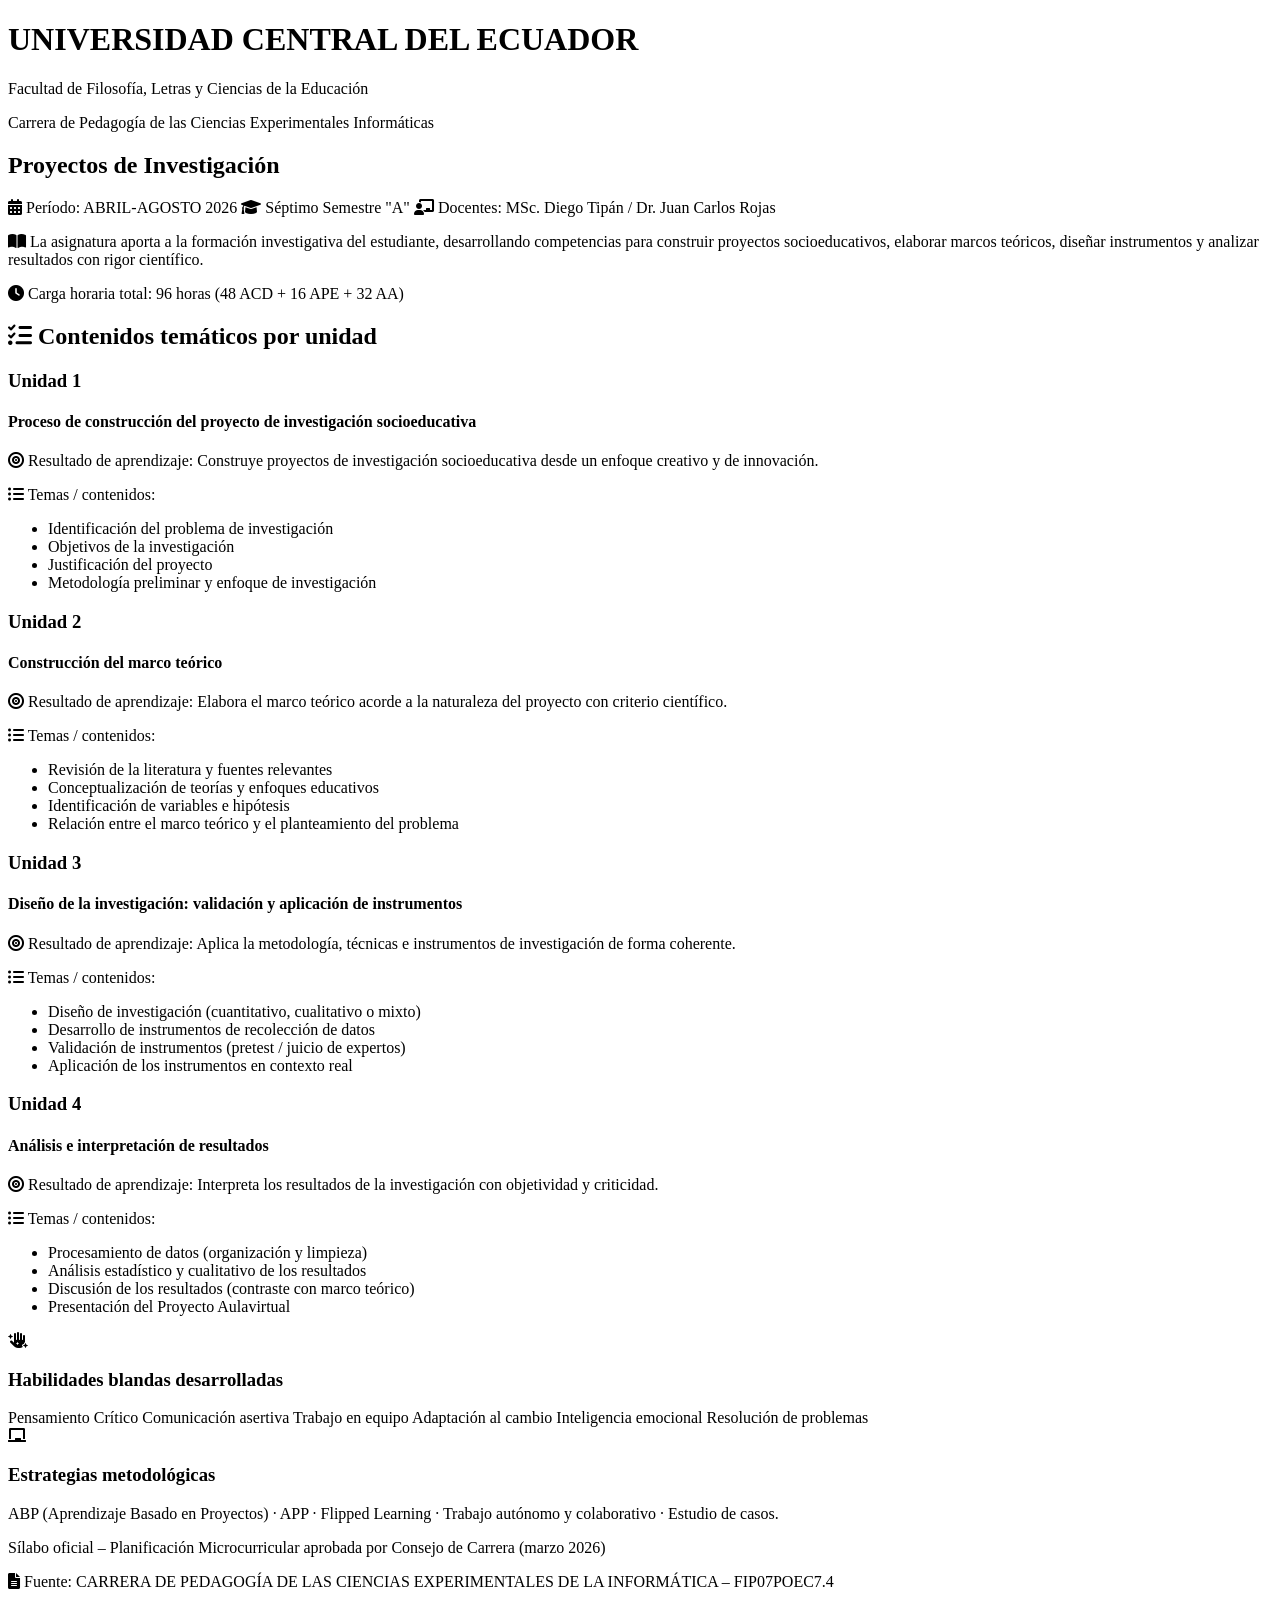
==== contenidos.html @ 46a603a6 "Add files via upload" ====
<!DOCTYPE html>
<html lang="es">
<head>
  <meta charset="UTF-8">
  <meta name="viewport" content="width=device-width, initial-scale=1.0">
  <title>Contenidos - Proyectos de Investigación | UCE</title>
  <!-- Google Fonts + Font Awesome -->
  <link href="https://fonts.googleapis.com/css2?family=Inter:opsz,wght@14..32,400;14..32,500;14..32,600;14..32,700&family=Merriweather:wght@400;700&display=swap" rel="stylesheet">
  <link rel="stylesheet" href="https://cdnjs.cloudflare.com/ajax/libs/font-awesome/6.0.0-beta3/css/all.min.css">
  <link rel="stylesheet" href="contenidos.css">
</head>
<body>
  <div class="page-container">
    <!-- Encabezado institucional -->
    <header class="academic-header">
      <div class="university">
        <h1>UNIVERSIDAD CENTRAL DEL ECUADOR</h1>
        <p>Facultad de Filosofía, Letras y Ciencias de la Educación</p>
        <p class="career">Carrera de Pedagogía de las Ciencias Experimentales Informáticas</p>
      </div>
      <div class="course-info">
        <h2>Proyectos de Investigación</h2>
        <div class="details">
          <span><i class="fas fa-calendar-alt"></i> Período: ABRIL-AGOSTO 2026</span>
          <span><i class="fas fa-graduation-cap"></i> Séptimo Semestre "A"</span>
          <span><i class="fas fa-chalkboard-user"></i> Docentes: MSc. Diego Tipán / Dr. Juan Carlos Rojas</span>
        </div>
      </div>
    </header>

    <!-- Descripción de la asignatura -->
    <section class="description">
      <p><i class="fas fa-book-open"></i> La asignatura aporta a la formación investigativa del estudiante, desarrollando competencias para construir proyectos socioeducativos, elaborar marcos teóricos, diseñar instrumentos y analizar resultados con rigor científico.</p>
      <div class="hours-badge">
        <i class="fas fa-clock"></i> Carga horaria total: 96 horas (48 ACD + 16 APE + 32 AA)
      </div>
    </section>

    <!-- Contenidos organizados por unidades -->
    <section class="contenidos-principales">
      <h2 class="section-title"><i class="fas fa-tasks"></i> Contenidos temáticos por unidad</h2>
      <div class="units-grid">
        
        <!-- UNIDAD 1 -->
        <div class="unit-card">
          <div class="unit-header">
            <h3>Unidad 1</h3>
            <h4>Proceso de construcción del proyecto de investigación socioeducativa</h4>
          </div>
          <div class="learning-result">
            <i class="fas fa-bullseye"></i> Resultado de aprendizaje: Construye proyectos de investigación socioeducativa desde un enfoque creativo y de innovación.
          </div>
          <div class="topics-list">
            <p class="topics-title"><i class="fas fa-list-ul"></i> Temas / contenidos:</p>
            <ul>
              <li>Identificación del problema de investigación</li>
              <li>Objetivos de la investigación</li>
              <li>Justificación del proyecto</li>
              <li>Metodología preliminar y enfoque de investigación</li>
            </ul>
          </div>
        </div>

        <!-- UNIDAD 2 -->
        <div class="unit-card">
          <div class="unit-header">
            <h3>Unidad 2</h3>
            <h4>Construcción del marco teórico</h4>
          </div>
          <div class="learning-result">
            <i class="fas fa-bullseye"></i> Resultado de aprendizaje: Elabora el marco teórico acorde a la naturaleza del proyecto con criterio científico.
          </div>
          <div class="topics-list">
            <p class="topics-title"><i class="fas fa-list-ul"></i> Temas / contenidos:</p>
            <ul>
              <li>Revisión de la literatura y fuentes relevantes</li>
              <li>Conceptualización de teorías y enfoques educativos</li>
              <li>Identificación de variables e hipótesis</li>
              <li>Relación entre el marco teórico y el planteamiento del problema</li>
            </ul>
          </div>
        </div>

        <!-- UNIDAD 3 -->
        <div class="unit-card">
          <div class="unit-header">
            <h3>Unidad 3</h3>
            <h4>Diseño de la investigación: validación y aplicación de instrumentos</h4>
          </div>
          <div class="learning-result">
            <i class="fas fa-bullseye"></i> Resultado de aprendizaje: Aplica la metodología, técnicas e instrumentos de investigación de forma coherente.
          </div>
          <div class="topics-list">
            <p class="topics-title"><i class="fas fa-list-ul"></i> Temas / contenidos:</p>
            <ul>
              <li>Diseño de investigación (cuantitativo, cualitativo o mixto)</li>
              <li>Desarrollo de instrumentos de recolección de datos</li>
              <li>Validación de instrumentos (pretest / juicio de expertos)</li>
              <li>Aplicación de los instrumentos en contexto real</li>
            </ul>
          </div>
        </div>

        <!-- UNIDAD 4 -->
        <div class="unit-card">
          <div class="unit-header">
            <h3>Unidad 4</h3>
            <h4>Análisis e interpretación de resultados</h4>
          </div>
          <div class="learning-result">
            <i class="fas fa-bullseye"></i> Resultado de aprendizaje: Interpreta los resultados de la investigación con objetividad y criticidad.
          </div>
          <div class="topics-list">
            <p class="topics-title"><i class="fas fa-list-ul"></i> Temas / contenidos:</p>
            <ul>
              <li>Procesamiento de datos (organización y limpieza)</li>
              <li>Análisis estadístico y cualitativo de los resultados</li>
              <li>Discusión de los resultados (contraste con marco teórico)</li>
              <li>Presentación del Proyecto Aulavirtual</li>
            </ul>
          </div>
        </div>
      </div>
    </section>

    <!-- Información complementaria: habilidades blandas y enfoques -->
    <section class="extra-info">
      <div class="soft-skills">
        <i class="fas fa-hand-sparkles"></i>
        <h3>Habilidades blandas desarrolladas</h3>
        <div class="skills-list">
          <span>Pensamiento Crítico</span> <span>Comunicación asertiva</span> <span>Trabajo en equipo</span>
          <span>Adaptación al cambio</span> <span>Inteligencia emocional</span> <span>Resolución de problemas</span>
        </div>
      </div>
      <div class="methodology">
        <i class="fas fa-chalkboard"></i>
        <h3>Estrategias metodológicas</h3>
        <p>ABP (Aprendizaje Basado en Proyectos) · APP · Flipped Learning · Trabajo autónomo y colaborativo · Estudio de casos.</p>
      </div>
    </section>

    <!-- Pie de página -->
    <footer class="footer">
      <p>Sílabo oficial – Planificación Microcurricular aprobada por Consejo de Carrera (marzo 2026)</p>
      <p><i class="fas fa-file-alt"></i> Fuente: CARRERA DE PEDAGOGÍA DE LAS CIENCIAS EXPERIMENTALES DE LA INFORMÁTICA – FIP07POEC7.4</p>
    </footer>
  </div>
</body>
</html>
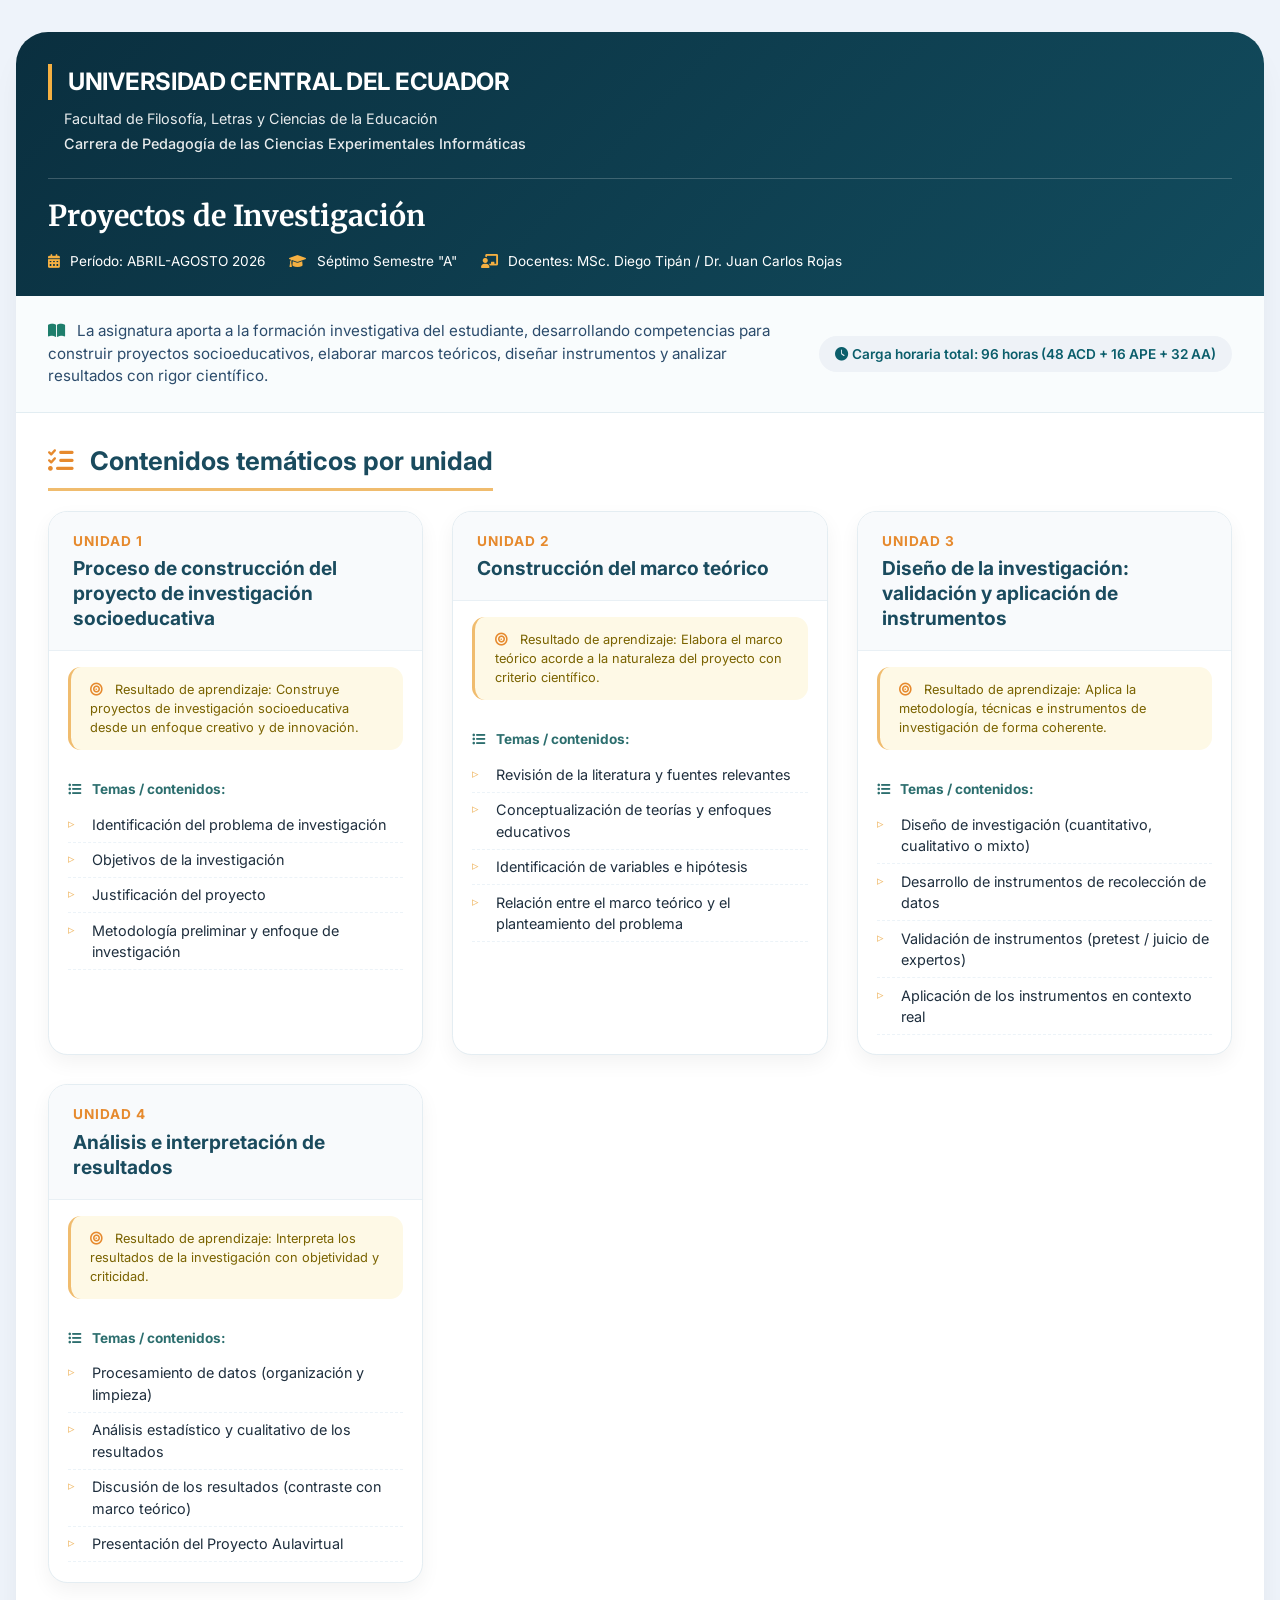
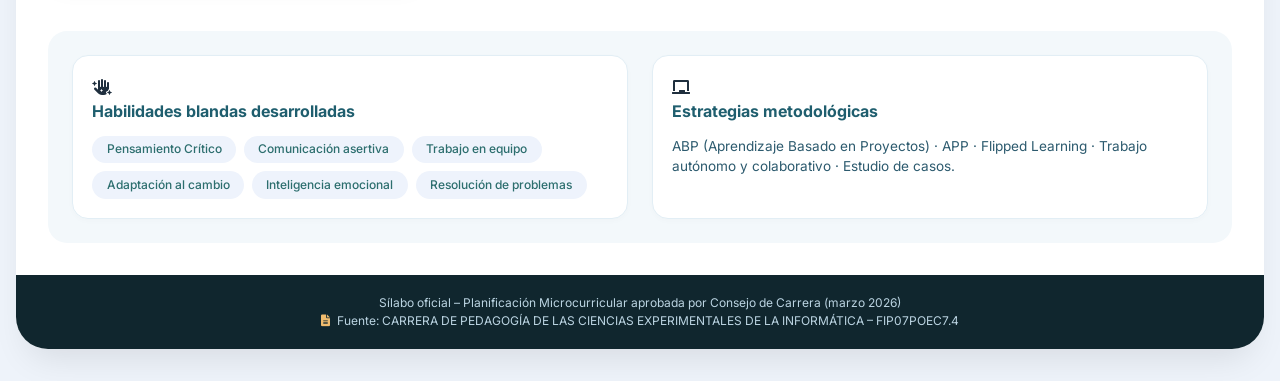
==== commit fd443b4d: "Update contenidos.html" ====
--- a/contenidos.html
+++ b/contenidos.html
@@ -147,4 +147,4 @@
     </footer>
   </div>
 </body>
-</html>+</html>
--- a/contenidos.css
+++ b/contenidos.css
@@ -0,0 +1,309 @@
+* {
+  margin: 0;
+  padding: 0;
+  box-sizing: border-box;
+}
+
+body {
+  background: #eef3fa;
+  font-family: 'Inter', sans-serif;
+  color: #1f2f3e;
+  line-height: 1.5;
+  padding: 2rem 1rem;
+}
+
+.page-container {
+  max-width: 1280px;
+  margin: 0 auto;
+  background: white;
+  border-radius: 2rem;
+  box-shadow: 0 20px 35px -12px rgba(0,0,0,0.1);
+  overflow: hidden;
+}
+
+/* HEADER */
+.academic-header {
+  background: linear-gradient(135deg, #0a2f3f 0%, #124c5e 100%);
+  color: white;
+  padding: 2rem 2rem 1.5rem 2rem;
+}
+
+.university h1 {
+  font-size: 1.5rem;
+  font-weight: 700;
+  letter-spacing: -0.3px;
+  border-left: 4px solid #f5b042;
+  padding-left: 1rem;
+  margin-bottom: 0.5rem;
+}
+
+.university p {
+  font-size: 0.9rem;
+  opacity: 0.9;
+  margin-left: 1rem;
+}
+
+.career {
+  font-weight: 500;
+  margin-top: 0.2rem;
+}
+
+.course-info {
+  margin-top: 1.5rem;
+  padding-top: 1rem;
+  border-top: 1px solid rgba(255,255,255,0.2);
+}
+
+.course-info h2 {
+  font-size: 1.8rem;
+  font-weight: 700;
+  font-family: 'Merriweather', serif;
+  margin-bottom: 0.8rem;
+}
+
+.details {
+  display: flex;
+  flex-wrap: wrap;
+  gap: 1.5rem;
+  font-size: 0.85rem;
+}
+
+.details i {
+  margin-right: 0.4rem;
+  color: #f5b042;
+}
+
+/* DESCRIPTION */
+.description {
+  background: #f9fcfd;
+  padding: 1.5rem 2rem;
+  border-bottom: 1px solid #e2edf2;
+  display: flex;
+  flex-wrap: wrap;
+  justify-content: space-between;
+  align-items: center;
+  gap: 1rem;
+}
+
+.description p {
+  flex: 2;
+  font-size: 0.95rem;
+  color: #2c4c6c;
+}
+
+.description p i {
+  color: #1e7e6c;
+  margin-right: 0.5rem;
+}
+
+.hours-badge {
+  background: #eef2f7;
+  padding: 0.5rem 1rem;
+  border-radius: 60px;
+  font-size: 0.85rem;
+  font-weight: 600;
+  color: #0b5e6b;
+}
+
+/* TÍTULO SECCIÓN */
+.section-title {
+  font-size: 1.6rem;
+  font-weight: 700;
+  margin: 1.8rem 2rem 1.2rem 2rem;
+  padding-bottom: 0.5rem;
+  border-bottom: 3px solid #f0bc6e;
+  display: inline-block;
+  color: #1a4b5e;
+}
+
+.section-title i {
+  margin-right: 0.6rem;
+  color: #e68a2e;
+}
+
+/* GRID DE UNIDADES */
+.units-grid {
+  display: grid;
+  grid-template-columns: repeat(auto-fill, minmax(320px, 1fr));
+  gap: 1.8rem;
+  padding: 0 2rem 2rem 2rem;
+}
+
+.unit-card {
+  background: #ffffff;
+  border-radius: 1.2rem;
+  box-shadow: 0 8px 20px rgba(0,0,0,0.05);
+  transition: all 0.2s ease;
+  border: 1px solid #e4edf2;
+  overflow: hidden;
+  display: flex;
+  flex-direction: column;
+}
+
+.unit-card:hover {
+  transform: translateY(-4px);
+  box-shadow: 0 20px 25px -12px rgba(0,0,0,0.1);
+  border-color: #cde0e8;
+}
+
+.unit-header {
+  background: #f8fafc;
+  padding: 1.2rem 1.5rem;
+  border-bottom: 1px solid #e9f0f5;
+}
+
+.unit-header h3 {
+  font-size: 0.85rem;
+  text-transform: uppercase;
+  letter-spacing: 1px;
+  color: #e68a2e;
+  font-weight: 700;
+  margin-bottom: 0.3rem;
+}
+
+.unit-header h4 {
+  font-size: 1.2rem;
+  font-weight: 700;
+  color: #1a4b5e;
+  line-height: 1.3;
+}
+
+.learning-result {
+  background: #fef9e6;
+  padding: 0.8rem 1.2rem;
+  font-size: 0.8rem;
+  color: #7a6300;
+  border-left: 3px solid #f0bc6e;
+  margin: 1rem 1.2rem 0.8rem 1.2rem;
+  border-radius: 0.8rem;
+}
+
+.learning-result i {
+  margin-right: 0.5rem;
+  color: #e68a2e;
+}
+
+.topics-list {
+  padding: 0.2rem 1.2rem 1.2rem 1.2rem;
+  flex: 1;
+}
+
+.topics-title {
+  font-weight: 700;
+  font-size: 0.85rem;
+  margin: 0.8rem 0 0.5rem 0;
+  color: #2c6e6e;
+}
+
+.topics-title i {
+  margin-right: 0.4rem;
+}
+
+.topics-list ul {
+  list-style: none;
+  padding-left: 0;
+}
+
+.topics-list li {
+  padding: 0.4rem 0 0.4rem 1.5rem;
+  position: relative;
+  font-size: 0.9rem;
+  border-bottom: 1px dashed #ecf3f8;
+}
+
+.topics-list li::before {
+  content: "▹";
+  position: absolute;
+  left: 0;
+  color: #f0bc6e;
+  font-size: 0.8rem;
+}
+
+/* INFO ADICIONAL */
+.extra-info {
+  display: grid;
+  grid-template-columns: 1fr 1fr;
+  gap: 1.5rem;
+  background: #f3f8fb;
+  margin: 1rem 2rem 2rem 2rem;
+  border-radius: 1.2rem;
+  padding: 1.5rem;
+}
+
+.soft-skills, .methodology {
+  background: white;
+  border-radius: 1rem;
+  padding: 1.2rem;
+  box-shadow: 0 2px 6px rgba(0,0,0,0.02);
+  border: 1px solid #e2eef5;
+}
+
+.soft-skills h3, .methodology h3 {
+  font-size: 1rem;
+  font-weight: 700;
+  margin-bottom: 0.8rem;
+  display: flex;
+  align-items: center;
+  gap: 0.5rem;
+  color: #1f5e6e;
+}
+
+.skills-list {
+  display: flex;
+  flex-wrap: wrap;
+  gap: 0.5rem;
+}
+
+.skills-list span {
+  background: #eef3fc;
+  padding: 0.3rem 0.9rem;
+  border-radius: 30px;
+  font-size: 0.75rem;
+  font-weight: 500;
+  color: #2c6e6e;
+}
+
+.methodology p {
+  font-size: 0.85rem;
+  color: #2c5a6e;
+}
+
+/* FOOTER */
+.footer {
+  background: #10262e;
+  color: #bbd4e2;
+  text-align: center;
+  padding: 1.2rem;
+  font-size: 0.75rem;
+  margin-top: 1rem;
+}
+
+.footer i {
+  color: #f0bc6e;
+  margin-right: 0.3rem;
+}
+
+/* RESPONSIVE */
+@media (max-width: 780px) {
+  .extra-info {
+    grid-template-columns: 1fr;
+    margin: 1rem 1rem 1.5rem 1rem;
+  }
+  .units-grid {
+    padding: 0 1rem 1.5rem 1rem;
+  }
+  .section-title {
+    margin-left: 1rem;
+    font-size: 1.3rem;
+  }
+  .academic-header {
+    padding: 1.2rem;
+  }
+  .course-info h2 {
+    font-size: 1.4rem;
+  }
+  .description {
+    flex-direction: column;
+    align-items: flex-start;
+  }
+}
